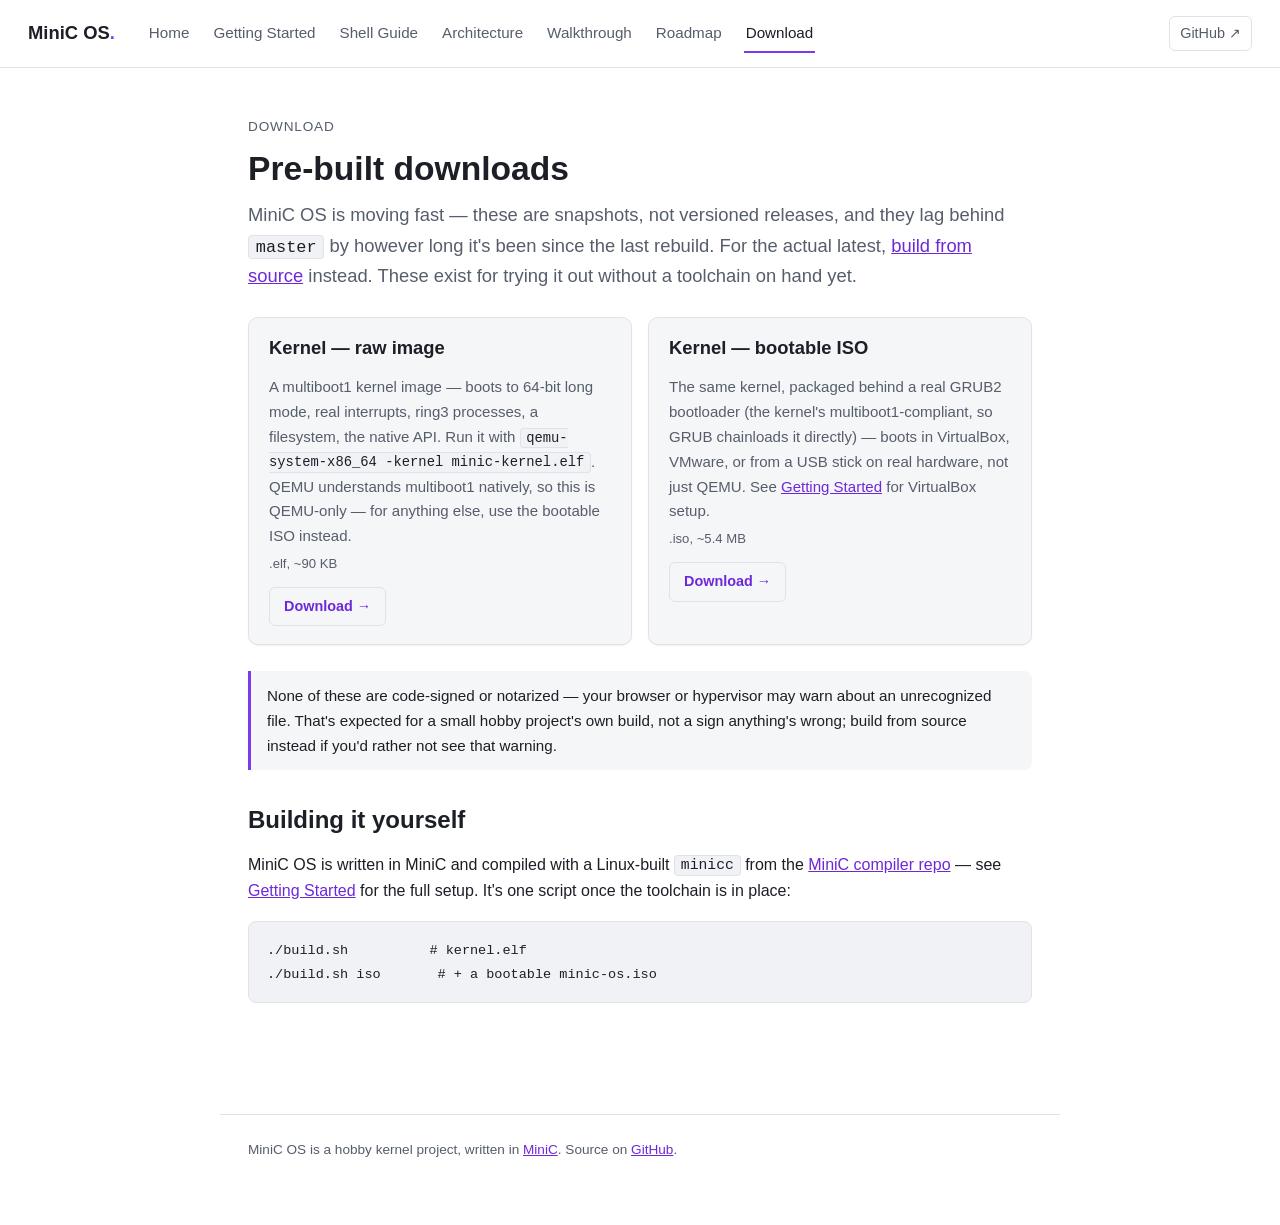
==== download.html @ 8afc1dcb "Initial commit: MiniC OS documentation site A static site documenting the MiniC OS kernel end to end" ====
<!doctype html>
<html lang="en">
<head>
<meta charset="utf-8">
<meta name="viewport" content="width=device-width, initial-scale=1">
<title>Download — MiniC OS</title>
<meta name="description" content="Pre-built MiniC OS kernel images: a raw multiboot1 ELF for QEMU, or a bootable ISO for VirtualBox, VMware, and real hardware.">
<link rel="stylesheet" href="assets/style.css">
</head>
<body>

<nav class="topnav">
    <a class="brand" href="index.html">MiniC OS<span class="dot">.</span></a>
    <a class="navlink" href="index.html">Home</a>
    <a class="navlink" href="install.html">Getting Started</a>
    <a class="navlink" href="guide.html">Shell Guide</a>
    <a class="navlink" href="reference.html">Architecture</a>
    <a class="navlink" href="examples.html">Walkthrough</a>
    <a class="navlink" href="roadmap.html">Roadmap</a>
    <a class="navlink active" href="download.html">Download</a>
    <span class="spacer"></span>
    <a class="gh" href="https://github.com/milosursulovic/minic-os">GitHub ↗</a>
</nav>

<main>

<div class="kicker">Download</div>
<h1>Pre-built downloads</h1>
<p class="lede">
    MiniC OS is moving fast — these are snapshots, not versioned releases,
    and they lag behind <code>master</code> by however long it's been
    since the last rebuild. For the actual latest,
    <a href="install.html#build-from-source">build from source</a>
    instead. These exist for trying it out without a toolchain on hand
    yet.
</p>

<div class="grid">
    <div class="card">
        <h3>Kernel — raw image</h3>
        <p>A multiboot1 kernel image — boots to 64-bit long mode, real
        interrupts, ring3 processes, a filesystem, the native API. Run it
        with <code>qemu-system-x86_64 -kernel minic-kernel.elf</code>.
        QEMU understands multiboot1 natively, so this is QEMU-only — for
        anything else, use the bootable ISO instead.</p>
        <p class="meta">.elf, ~90 KB</p>
        <a class="download-btn" href="downloads/minic-kernel.elf">Download →</a>
    </div>
    <div class="card">
        <h3>Kernel — bootable ISO</h3>
        <p>The same kernel, packaged behind a real GRUB2 bootloader (the
        kernel's multiboot1-compliant, so GRUB chainloads it directly) —
        boots in VirtualBox, VMware, or from a USB stick on real hardware,
        not just QEMU. See <a href="install.html#other-hypervisors">Getting
        Started</a> for VirtualBox setup.</p>
        <p class="meta">.iso, ~5.4 MB</p>
        <a class="download-btn" href="downloads/minic-os.iso">Download →</a>
    </div>
</div>

<div class="note">
    None of these are code-signed or notarized — your browser or
    hypervisor may warn about an unrecognized file. That's expected for a
    small hobby project's own build, not a sign anything's wrong; build
    from source instead if you'd rather not see that warning.
</div>

<h2>Building it yourself</h2>
<p>
    MiniC OS is written in MiniC and compiled with a Linux-built
    <code>minicc</code> from the
    <a href="https://github.com/milosursulovic/minic">MiniC compiler repo</a>
    — see <a href="install.html#build-from-source">Getting Started</a> for
    the full setup. It's one script once the toolchain is in place:
</p>
<pre><code>./build.sh          # kernel.elf
./build.sh iso       # + a bootable minic-os.iso</code></pre>

</main>

<footer>
    MiniC OS is a hobby kernel project, written in
    <a href="https://github.com/milosursulovic/minic">MiniC</a>. Source on
    <a href="https://github.com/milosursulovic/minic-os">GitHub</a>.
</footer>

</body>
</html>
---- assets/style.css ----
:root {
    --bg: #ffffff;
    --bg-alt: #f5f6f8;
    --bg-code: #f1f2f5;
    --border: #e0e2e7;
    --text: #1c1f26;
    --text-dim: #565d6b;
    --accent: #7c3aed;
    --accent-dim: #6d28d9;
    --link: #6d28d9;
    --code-text: #1c1f26;
    --tag-bg: #efe6fd;
    --tag-text: #6d28d9;
    --shadow: rgba(20, 20, 30, 0.06);
}

@media (prefers-color-scheme: dark) {
    :root {
        --bg: #16171d;
        --bg-alt: #1c1e26;
        --bg-code: #1e2029;
        --border: #2c2f3a;
        --text: #e7e8ec;
        --text-dim: #a0a5b1;
        --accent: #b794f6;
        --accent-dim: #9f7aea;
        --link: #b794f6;
        --code-text: #e7e8ec;
        --tag-bg: #2c2440;
        --tag-text: #d5bbfc;
        --shadow: rgba(0, 0, 0, 0.35);
    }
}

* { box-sizing: border-box; }

html { scroll-behavior: smooth; }

body {
    margin: 0;
    background: var(--bg);
    color: var(--text);
    font-family: -apple-system, BlinkMacSystemFont, "Segoe UI", Roboto, Helvetica, Arial, sans-serif;
    line-height: 1.65;
    font-size: 16px;
}

code, pre, kbd {
    font-family: "Cascadia Code", "Consolas", "SFMono-Regular", Menlo, Monaco, monospace;
    font-size: 0.92em;
}

/* ---- Top navigation ---- */

.topnav {
    position: sticky;
    top: 0;
    z-index: 10;
    display: flex;
    align-items: center;
    flex-wrap: wrap;
    gap: 4px 20px;
    padding: 14px 28px;
    background: var(--bg);
    border-bottom: 1px solid var(--border);
}

.topnav .brand {
    font-weight: 700;
    font-size: 1.15rem;
    color: var(--text);
    text-decoration: none;
    margin-right: 12px;
    white-space: nowrap;
}

.topnav .brand .dot { color: var(--accent); }

.topnav a.navlink {
    color: var(--text-dim);
    text-decoration: none;
    font-size: 0.95rem;
    padding: 6px 2px;
    border-bottom: 2px solid transparent;
}

.topnav a.navlink:hover { color: var(--text); }

.topnav a.navlink.active {
    color: var(--text);
    border-bottom-color: var(--accent);
}

.topnav .spacer { flex: 1; }

.topnav a.gh {
    color: var(--text-dim);
    text-decoration: none;
    font-size: 0.9rem;
    border: 1px solid var(--border);
    border-radius: 6px;
    padding: 5px 10px;
}
.topnav a.gh:hover { color: var(--text); border-color: var(--text-dim); }

/* ---- Page layout ---- */

main {
    max-width: 840px;
    margin: 0 auto;
    padding: 48px 28px 96px;
}

main.wide { max-width: 980px; }

h1, h2, h3, h4 { line-height: 1.3; }
h1 { font-size: 2.1rem; margin: 0 0 10px; }
h2 { font-size: 1.5rem; margin: 2.4em 0 0.7em; padding-top: 0.2em; border-top: 1px solid var(--border); }
h2:first-of-type { border-top: none; margin-top: 1.2em; }
h3 { font-size: 1.15rem; margin: 1.8em 0 0.6em; }
p { color: var(--text); }
.lede {
    font-size: 1.15rem;
    color: var(--text-dim);
    margin-top: 0;
}

a { color: var(--link); }

ul, ol { padding-left: 1.4em; }
li { margin: 0.3em 0; }

.tag {
    display: inline-block;
    background: var(--tag-bg);
    color: var(--tag-text);
    font-size: 0.75rem;
    font-weight: 600;
    letter-spacing: 0.02em;
    padding: 2px 9px;
    border-radius: 999px;
    text-transform: uppercase;
}

/* ---- Code blocks ---- */

pre {
    background: var(--bg-code);
    border: 1px solid var(--border);
    border-radius: 8px;
    padding: 16px 18px;
    overflow-x: auto;
    color: var(--code-text);
}

code { color: var(--code-text); }

p code, li code, td code {
    background: var(--bg-code);
    border: 1px solid var(--border);
    border-radius: 4px;
    padding: 0.1em 0.4em;
}

pre code {
    background: none;
    border: none;
    padding: 0;
}

.code-label {
    font-size: 0.78rem;
    color: var(--text-dim);
    text-transform: uppercase;
    letter-spacing: 0.04em;
    margin: 1.4em 0 -0.6em;
}

/* ---- Tables ---- */

table {
    width: 100%;
    border-collapse: collapse;
    margin: 1.2em 0;
    font-size: 0.95rem;
}

th, td {
    text-align: left;
    padding: 8px 12px;
    border-bottom: 1px solid var(--border);
    vertical-align: top;
}

th {
    color: var(--text-dim);
    font-weight: 600;
    font-size: 0.82rem;
    text-transform: uppercase;
    letter-spacing: 0.03em;
}

/* ---- Cards / grids ---- */

.grid {
    display: grid;
    grid-template-columns: repeat(auto-fit, minmax(220px, 1fr));
    gap: 16px;
    margin: 1.6em 0;
}

.card {
    border: 1px solid var(--border);
    background: var(--bg-alt);
    border-radius: 10px;
    padding: 18px 20px;
    box-shadow: 0 1px 2px var(--shadow);
}

.card h3 { margin-top: 0; }
.card p { color: var(--text-dim); font-size: 0.94rem; margin-bottom: 0; }

.card .meta {
    color: var(--text-dim);
    font-size: 0.82rem;
    margin: 4px 0 0;
}

.download-btn {
    display: inline-block;
    color: var(--link);
    text-decoration: none;
    font-size: 0.9rem;
    font-weight: 600;
    border: 1px solid var(--border);
    border-radius: 6px;
    padding: 7px 14px;
    margin-top: 12px;
}
.download-btn:hover { border-color: var(--accent); }

/* ---- Pipeline diagram ---- */

.pipeline {
    display: flex;
    flex-wrap: wrap;
    gap: 8px;
    align-items: center;
    margin: 1.6em 0;
    font-size: 0.92rem;
}

.pipeline .step {
    border: 1px solid var(--border);
    background: var(--bg-alt);
    border-radius: 999px;
    padding: 7px 14px;
    white-space: nowrap;
}

.pipeline .step.done {
    border-color: var(--accent);
    color: var(--accent-dim);
    font-weight: 600;
}

.pipeline .step.deferred {
    border-style: dashed;
    color: var(--text-dim);
}

.pipeline .arrow { color: var(--text-dim); }

.pipeline .divider {
    color: var(--text-dim);
    font-size: 0.82rem;
    white-space: nowrap;
    margin: 0 2px;
}

/* ---- Callouts ---- */

.note, .warn {
    border-left: 3px solid var(--accent);
    background: var(--bg-alt);
    border-radius: 0 8px 8px 0;
    padding: 12px 16px;
    margin: 1.4em 0;
    font-size: 0.95rem;
}

.warn { border-left-color: #e08a2f; }

/* ---- Footer ---- */

footer {
    max-width: 840px;
    margin: 0 auto;
    padding: 24px 28px 64px;
    color: var(--text-dim);
    font-size: 0.85rem;
    border-top: 1px solid var(--border);
}

/* ---- Misc ---- */

.hr-fade {
    height: 1px;
    border: none;
    background: var(--border);
    margin: 2.4em 0;
}

.kicker {
    color: var(--text-dim);
    font-size: 0.85rem;
    text-transform: uppercase;
    letter-spacing: 0.06em;
    margin-bottom: 8px;
}
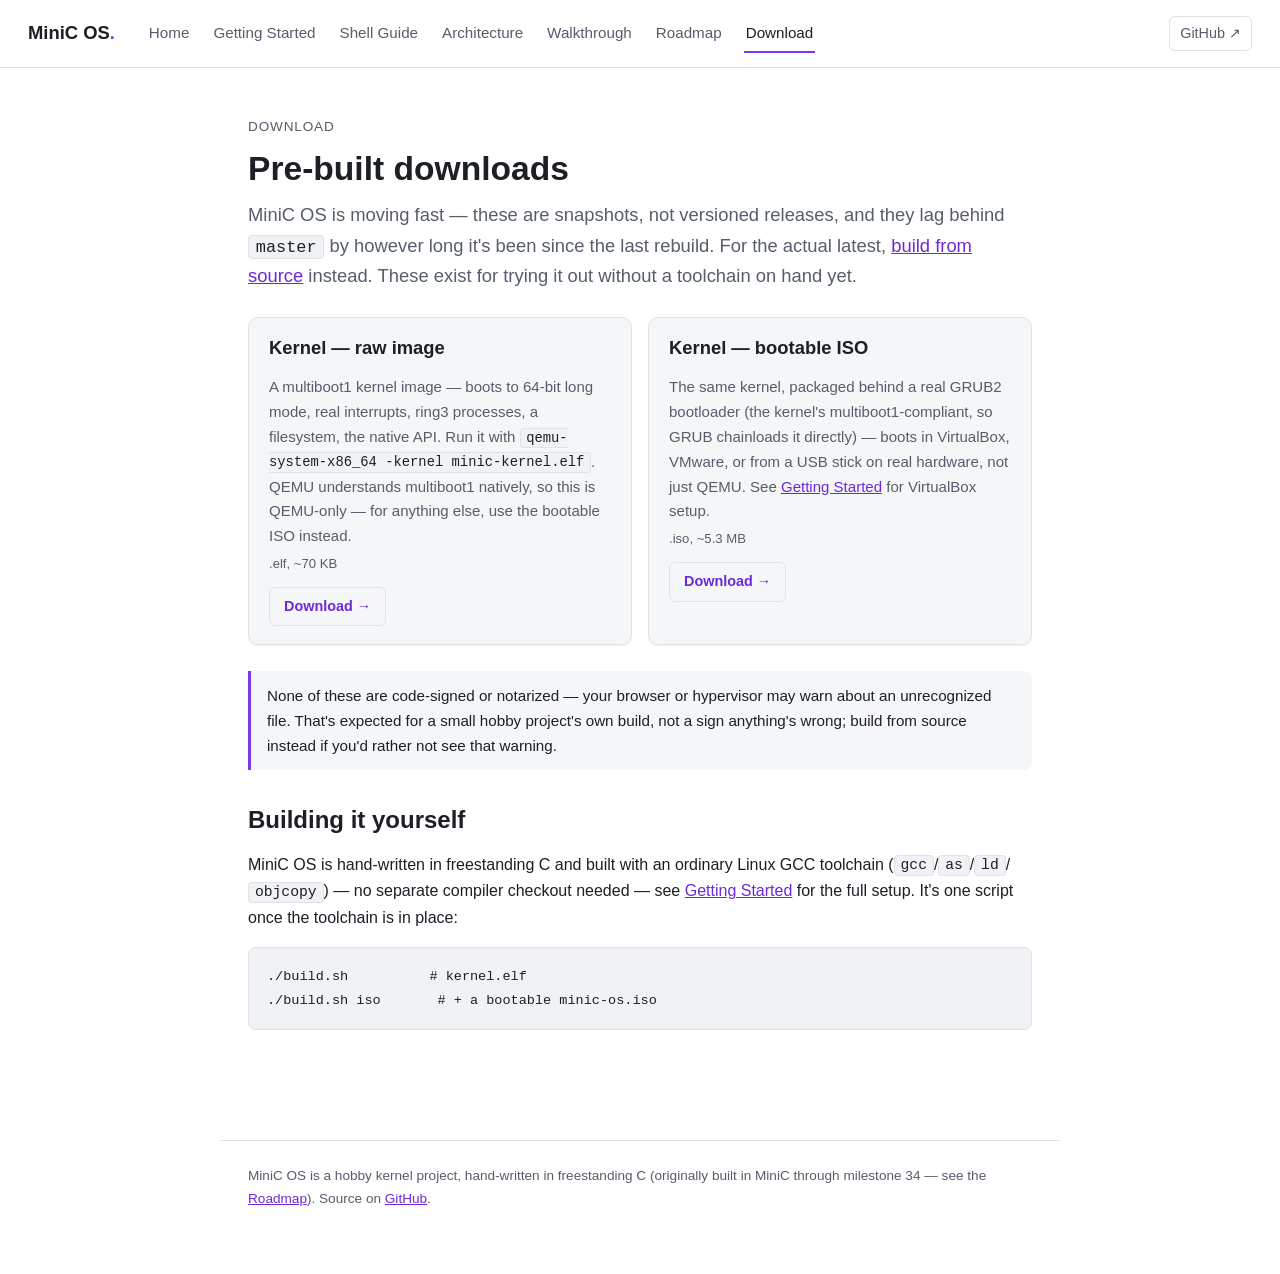
==== commit fca3d0ad: "Sync docs site for the kernel's MiniC-to-C rewrite The kernel (repo minic-os) was rewritten by hand " ====
--- a/download.html
+++ b/download.html
@@ -43,7 +43,7 @@
         with <code>qemu-system-x86_64 -kernel minic-kernel.elf</code>.
         QEMU understands multiboot1 natively, so this is QEMU-only — for
         anything else, use the bootable ISO instead.</p>
-        <p class="meta">.elf, ~90 KB</p>
+        <p class="meta">.elf, ~70 KB</p>
         <a class="download-btn" href="downloads/minic-kernel.elf">Download →</a>
     </div>
     <div class="card">
@@ -53,7 +53,7 @@
         boots in VirtualBox, VMware, or from a USB stick on real hardware,
         not just QEMU. See <a href="install.html#other-hypervisors">Getting
         Started</a> for VirtualBox setup.</p>
-        <p class="meta">.iso, ~5.4 MB</p>
+        <p class="meta">.iso, ~5.3 MB</p>
         <a class="download-btn" href="downloads/minic-os.iso">Download →</a>
     </div>
 </div>
@@ -67,11 +67,11 @@
 
 <h2>Building it yourself</h2>
 <p>
-    MiniC OS is written in MiniC and compiled with a Linux-built
-    <code>minicc</code> from the
-    <a href="https://github.com/milosursulovic/minic">MiniC compiler repo</a>
-    — see <a href="install.html#build-from-source">Getting Started</a> for
-    the full setup. It's one script once the toolchain is in place:
+    MiniC OS is hand-written in freestanding C and built with an ordinary
+    Linux GCC toolchain (<code>gcc</code>/<code>as</code>/<code>ld</code>/
+    <code>objcopy</code>) — no separate compiler checkout needed — see
+    <a href="install.html#build-from-source">Getting Started</a> for the
+    full setup. It's one script once the toolchain is in place:
 </p>
 <pre><code>./build.sh          # kernel.elf
 ./build.sh iso       # + a bootable minic-os.iso</code></pre>
@@ -79,8 +79,9 @@
 </main>
 
 <footer>
-    MiniC OS is a hobby kernel project, written in
-    <a href="https://github.com/milosursulovic/minic">MiniC</a>. Source on
+    MiniC OS is a hobby kernel project, hand-written in freestanding C
+    (originally built in MiniC through milestone 34 — see the
+    <a href="roadmap.html">Roadmap</a>). Source on
     <a href="https://github.com/milosursulovic/minic-os">GitHub</a>.
 </footer>
 
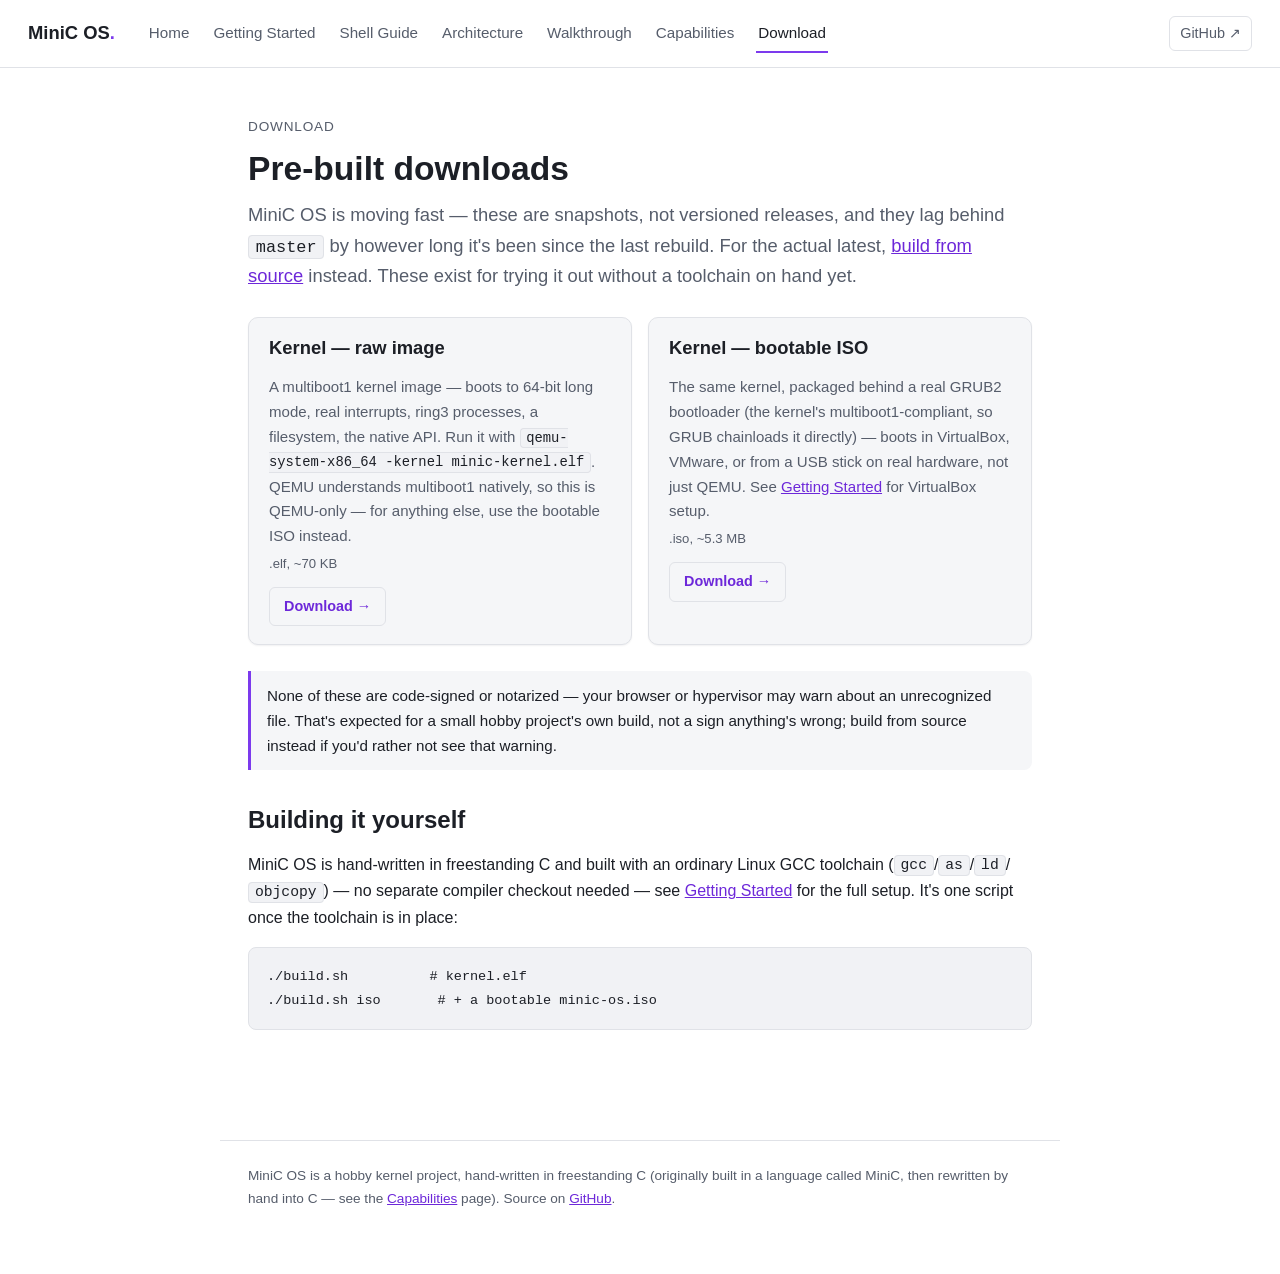
==== commit 52b5579f: "Remove milestone/phase framing site-wide; repurpose roadmap as Capabilities The user asked that the " ====
--- a/download.html
+++ b/download.html
@@ -16,7 +16,7 @@
     <a class="navlink" href="guide.html">Shell Guide</a>
     <a class="navlink" href="reference.html">Architecture</a>
     <a class="navlink" href="examples.html">Walkthrough</a>
-    <a class="navlink" href="roadmap.html">Roadmap</a>
+    <a class="navlink" href="roadmap.html">Capabilities</a>
     <a class="navlink active" href="download.html">Download</a>
     <span class="spacer"></span>
     <a class="gh" href="https://github.com/milosursulovic/minic-os">GitHub ↗</a>
@@ -80,9 +80,9 @@
 
 <footer>
     MiniC OS is a hobby kernel project, hand-written in freestanding C
-    (originally built in MiniC through milestone 34 — see the
-    <a href="roadmap.html">Roadmap</a>). Source on
-    <a href="https://github.com/milosursulovic/minic-os">GitHub</a>.
+    (originally built in a language called MiniC, then rewritten by hand
+    into C — see the <a href="roadmap.html">Capabilities</a> page).
+    Source on <a href="https://github.com/milosursulovic/minic-os">GitHub</a>.
 </footer>
 
 </body>
